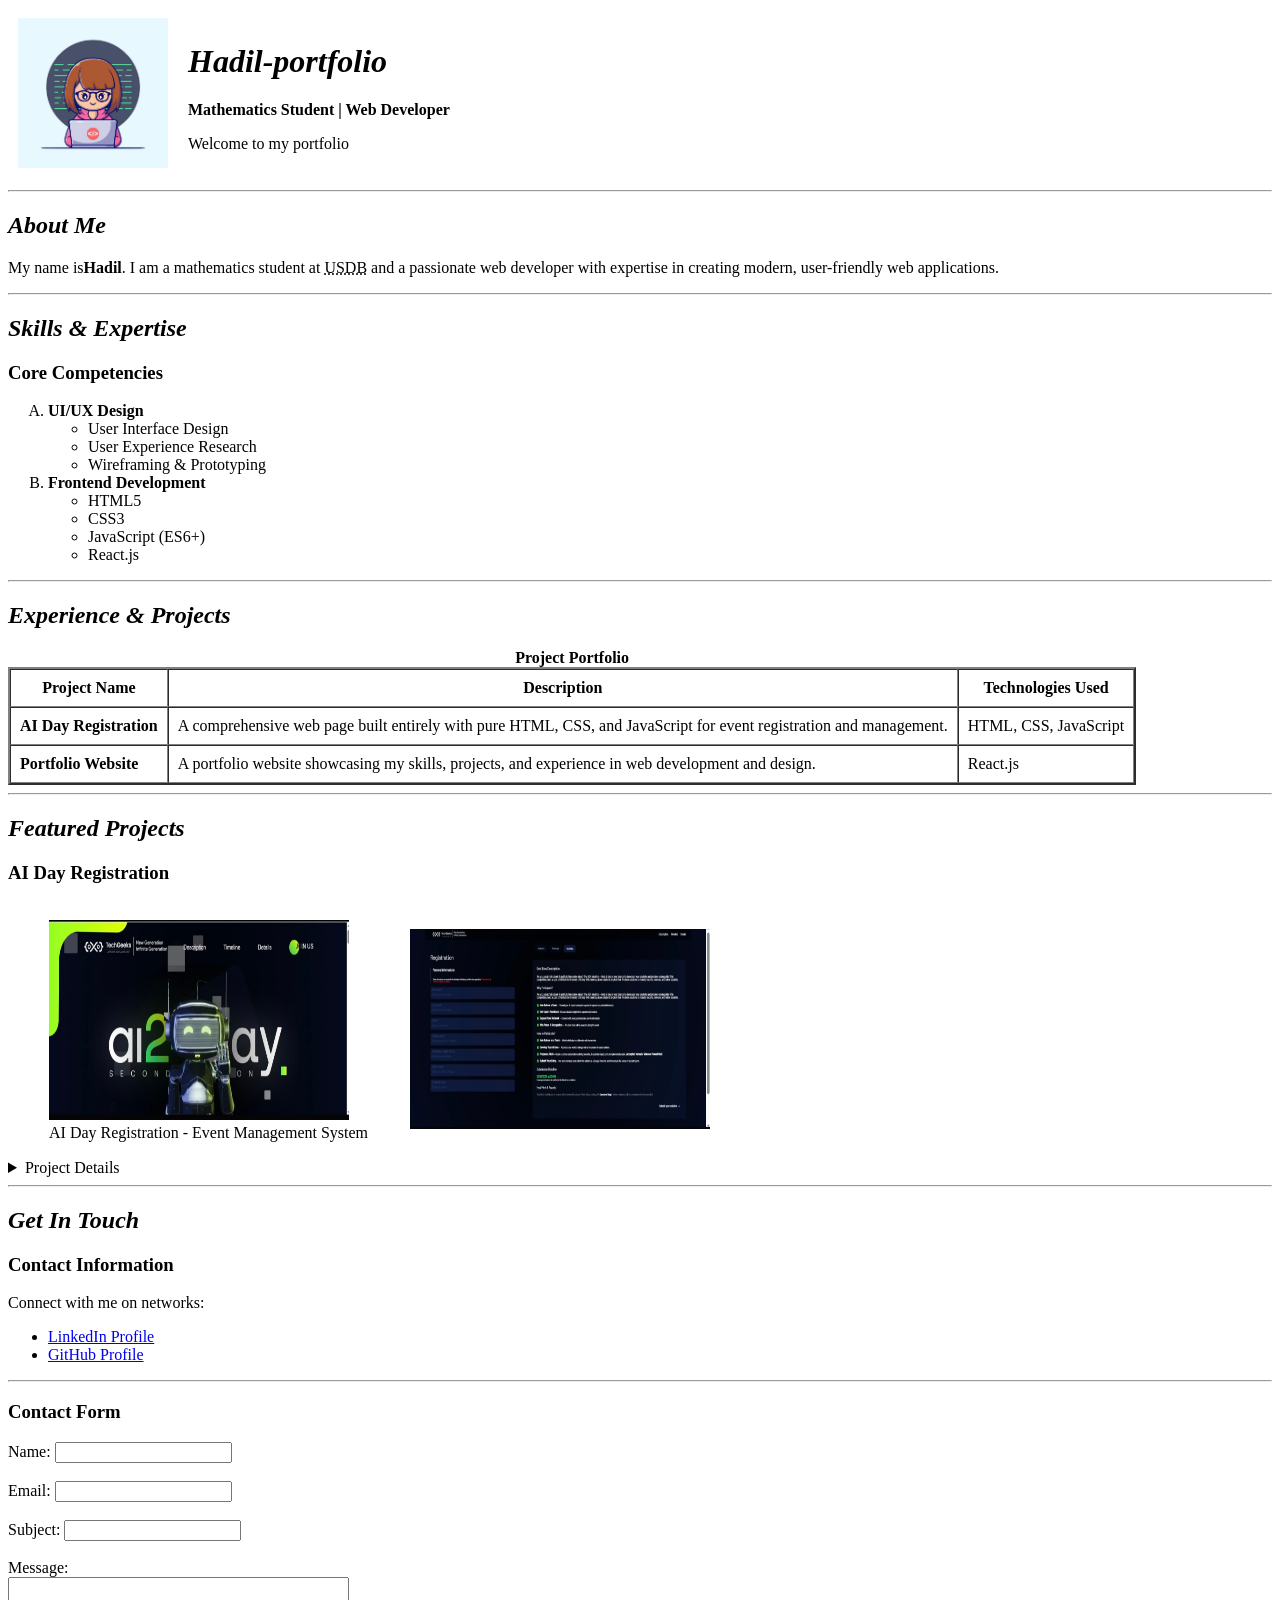
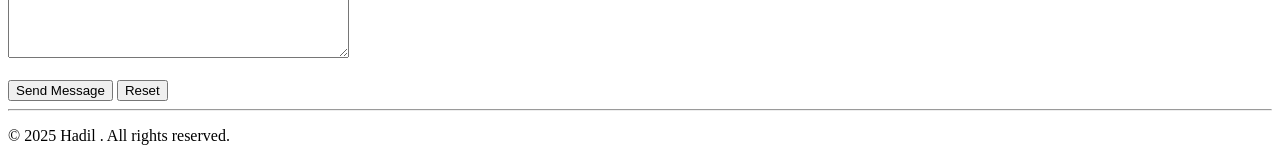
==== index.html @ 20837b3f "2 commit" ====
<!DOCTYPE html>
<html lang="en">
<head>
    <meta charset="UTF-8">
    <meta name="viewport" content="width=device-width, initial-scale=1.0">
    <title>Hadil Rezki - Portfolio </title>
</head>
<body>
    <table border="0" cellpadding="10" cellspacing="0" >
        <tr>
            <td valgin="top">
                <img src="portfolio/images/IMG_7517.jpeg" alt="Hadil Photo" width="150" height="150"> 
            </td>
            <td valgin="top">
                <h1><i>Hadil-portfolio</i></h1>
        
                <p><strong>Mathematics Student | Web Developer </strong></p>
                <p>Welcome to  my portfolio</p>
            </td>
        </tr>
        
    </table>
    <hr>
    <h2><i>About Me</i></h2>
    <p>My name is<strong>Hadil</strong>. I am a mathematics student at <abbr title="University of Science and Technology">USDB</abbr> and a passionate web developer with expertise in creating modern, user-friendly web applications.</p>
    <hr>
            
    <h2><i>Skills & Expertise</i></h2>
            
    <h3>Core Competencies</h3>
    <ol type="A">
        <li><strong>UI/UX Design</strong>
            <ul>
                <li>User Interface Design</li>
                <li>User Experience Research</li>
                <li>Wireframing & Prototyping</li>
            </ul>
        </li>
        <li><strong>Frontend Development</strong>
            <ul>
                <li>HTML5</li>
                <li>CSS3</li>
                <li>JavaScript (ES6+)</li>
                <li>React.js</li>
            </ul>
        </li>
    </ol>
    <hr>

     <h2><i>Experience & Projects</i></h2>
            
    <table border="2" cellpadding="9" cellspacing="0">
        <caption><strong>Project Portfolio</strong></caption>
        <thead>
            <tr>
                <th scope="col">Project Name</th>
                <th scope="col">Description</th>
                <th scope="col">Technologies Used</th>
            </tr>
        </thead>
        <tbody>
            <tr>
                <td><strong>AI Day Registration</strong></td>
                <td>A comprehensive web page built entirely with pure HTML, CSS, and JavaScript for event registration and management.</td>
                <td>HTML, CSS, JavaScript</td>
            </tr>
            <tr>
                <td><strong>Portfolio Website</strong></td>
                <td>A  portfolio website showcasing my skills, projects, and experience in web development and design.</td>
                <td>React.js</td>
            </tr>
        </tbody>
    </table>
    <hr>
           
    <h2><i>Featured Projects</i></h2>
    
            
    <h3>AI Day Registration</h3>
    <table border="0" cellpading="10" cellspacing="0">
        <td valgin=top">
            <figure>
              <img src="portfolio/images/IMG_7509.jpeg" alt="AI Day Registration Project Screenshot" width="300" height="200">
              <figcaption>AI Day Registration - Event Management System</figcaption>
           </figure>
        </td>
        <td valgin="top"> 
            <img src="portfolio/images/IMG_7510.jpeg" alt="ai day" width="300" height="200">
        </td>  
    </table>    
    <details>
        <summary>Project Details</summary>
        <p>This project demonstrates my ability to create functional web applications using core web technologies. The registration system includes form validation, user interface design, and interactive elements built with pure JavaScript.</p>
    </details>

        
        
          
       
    <hr>
    <h2><i>Get In Touch</i></h2>
           
    <h3>Contact Information</h3>
                
    <p>Connect with me on networks:</p>
    <ul>
        <li><a href="https://www.linkedin.com/in/Hadil Rezki" target="_blank" rel="noopener noreferrer">LinkedIn Profile</a></li>
        <li><a href="https://github.com/Hadilrzki" target="_blank" rel="noopener noreferrer">GitHub Profile</a></li>
    </ul>
               
    <hr>
    <h3>Contact Form</h3>
                
                        
    <label for="name">Name:</label>
    <input type="text" id="name" name="name" required><br><br>
                        
    <label for="email">Email:</label>
    <input type="email" id="email" name="email" required><br><br>
                        
   <label for="subject">Subject:</label>
   <input type="text" id="subject" name="subject" required><br><br>
                        
    <label for="message">Message:</label><br>
    <textarea id="message" name="message" rows="5" cols="40" required></textarea><br><br>
                        
    <button type="submit">Send Message</button>
    <button type="reset">Reset</button>
    <hr>
    <p>&copy; <time datetime="2025">2025</time> Hadil . All rights reserved.</p>
    
    
</html>
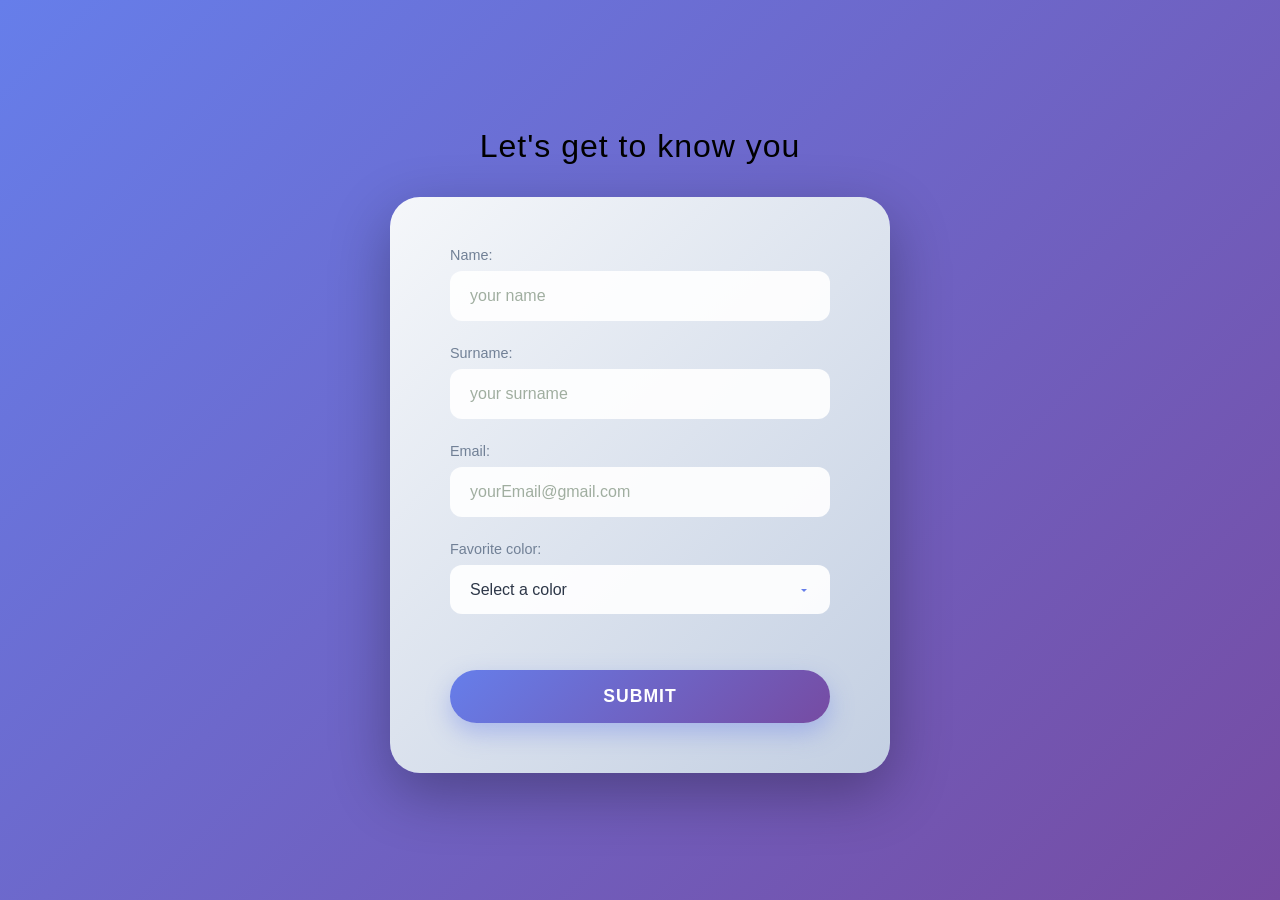
==== commit d5bd3979: "form task" ====
--- a/index.html
+++ b/index.html
@@ -3,131 +3,42 @@
 <head>
     <meta charset="UTF-8">
     <meta name="viewport" content="width=device-width, initial-scale=1.0">
-    <title>Hadil Rezki - Portfolio </title>
+    <title>Personal details form</title>
+    <link rel="stylesheet" href="form/style.css">
 </head>
 <body>
-    <table border="0" cellpadding="10" cellspacing="0" >
-        <tr>
-            <td valgin="top">
-                <img src="portfolio/images/IMG_7517.jpeg" alt="Hadil Photo" width="150" height="150"> 
-            </td>
-            <td valgin="top">
-                <h1><i>Hadil-portfolio</i></h1>
-        
-                <p><strong>Mathematics Student | Web Developer </strong></p>
-                <p>Welcome to  my portfolio</p>
-            </td>
-        </tr>
-        
-    </table>
-    <hr>
-    <h2><i>About Me</i></h2>
-    <p>My name is<strong>Hadil</strong>. I am a mathematics student at <abbr title="University of Science and Technology">USDB</abbr> and a passionate web developer with expertise in creating modern, user-friendly web applications.</p>
-    <hr>
-            
-    <h2><i>Skills & Expertise</i></h2>
-            
-    <h3>Core Competencies</h3>
-    <ol type="A">
-        <li><strong>UI/UX Design</strong>
-            <ul>
-                <li>User Interface Design</li>
-                <li>User Experience Research</li>
-                <li>Wireframing & Prototyping</li>
-            </ul>
-        </li>
-        <li><strong>Frontend Development</strong>
-            <ul>
-                <li>HTML5</li>
-                <li>CSS3</li>
-                <li>JavaScript (ES6+)</li>
-                <li>React.js</li>
-            </ul>
-        </li>
-    </ol>
-    <hr>
-
-     <h2><i>Experience & Projects</i></h2>
-            
-    <table border="2" cellpadding="9" cellspacing="0">
-        <caption><strong>Project Portfolio</strong></caption>
-        <thead>
-            <tr>
-                <th scope="col">Project Name</th>
-                <th scope="col">Description</th>
-                <th scope="col">Technologies Used</th>
-            </tr>
-        </thead>
-        <tbody>
-            <tr>
-                <td><strong>AI Day Registration</strong></td>
-                <td>A comprehensive web page built entirely with pure HTML, CSS, and JavaScript for event registration and management.</td>
-                <td>HTML, CSS, JavaScript</td>
-            </tr>
-            <tr>
-                <td><strong>Portfolio Website</strong></td>
-                <td>A  portfolio website showcasing my skills, projects, and experience in web development and design.</td>
-                <td>React.js</td>
-            </tr>
-        </tbody>
-    </table>
-    <hr>
-           
-    <h2><i>Featured Projects</i></h2>
-    
-            
-    <h3>AI Day Registration</h3>
-    <table border="0" cellpading="10" cellspacing="0">
-        <td valgin=top">
-            <figure>
-              <img src="portfolio/images/IMG_7509.jpeg" alt="AI Day Registration Project Screenshot" width="300" height="200">
-              <figcaption>AI Day Registration - Event Management System</figcaption>
-           </figure>
-        </td>
-        <td valgin="top"> 
-            <img src="portfolio/images/IMG_7510.jpeg" alt="ai day" width="300" height="200">
-        </td>  
-    </table>    
-    <details>
-        <summary>Project Details</summary>
-        <p>This project demonstrates my ability to create functional web applications using core web technologies. The registration system includes form validation, user interface design, and interactive elements built with pure JavaScript.</p>
-    </details>
-
-        
-        
-          
-       
-    <hr>
-    <h2><i>Get In Touch</i></h2>
-           
-    <h3>Contact Information</h3>
+    <h1 class="form-title">Let's get to know you</h1>
+    <div class="form-container">
+        <form id="informationForm">
+            <div class="form-grp">
+                <label for="name">Name:</label>
+                <input type="text" id="name" name="name" placeholder="your name" required>
+            </div>
+            <div class="form-grp">
+                <label for="surname">Surname:</label>
+                <input type="text" id="surname" name="surname" placeholder="your surname" required>
+            </div>
+            <div class="form-grp">
+                <label for="email">Email:</label>
+                <input type="email" name="email" id="email" placeholder="yourEmail@gmail.com" required>
+            </div>
+            <div class="form-grp">
+                <label for="color">Favorite color:</label>
+                <select id="color" name="color" required>
+                    <option value="">Select a color</option>
+                    <option value="Blue" data-color="blue">Blue</option>
+                    <option value="Green" data-color="green">Green</option>
+                    <option value="Orange" data-color="orange">Orange</option>
+                    <option value="Purple" data-color="purple">Purple</option>
+                    <option value="Red" data-color="red">Red</option>
+                    <option value="Yellow" data-color="yellow">Yellow</option>
+                    <option value="Pink" data-color="pink">Pink</option>
+                </select>
+            </div>
+            <button type="submit" class="submit-btn">Submit</button>
                 
-    <p>Connect with me on networks:</p>
-    <ul>
-        <li><a href="https://www.linkedin.com/in/Hadil Rezki" target="_blank" rel="noopener noreferrer">LinkedIn Profile</a></li>
-        <li><a href="https://github.com/Hadilrzki" target="_blank" rel="noopener noreferrer">GitHub Profile</a></li>
-    </ul>
-               
-    <hr>
-    <h3>Contact Form</h3>
-                
-                        
-    <label for="name">Name:</label>
-    <input type="text" id="name" name="name" required><br><br>
-                        
-    <label for="email">Email:</label>
-    <input type="email" id="email" name="email" required><br><br>
-                        
-   <label for="subject">Subject:</label>
-   <input type="text" id="subject" name="subject" required><br><br>
-                        
-    <label for="message">Message:</label><br>
-    <textarea id="message" name="message" rows="5" cols="40" required></textarea><br><br>
-                        
-    <button type="submit">Send Message</button>
-    <button type="reset">Reset</button>
-    <hr>
-    <p>&copy; <time datetime="2025">2025</time> Hadil . All rights reserved.</p>
-    
-    
+        </form>
+    </div>
+    <script src="form/script.js"></script>
+</body>
 </html>
--- a/form/style.css
+++ b/form/style.css
@@ -0,0 +1,141 @@
+* {
+    margin: 0;
+    padding: 0;
+    box-sizing: border-box;
+}
+body {
+    font-family: 'Segoe UI', Tahoma, Geneva, Verdana, sans-serif;
+    background: linear-gradient(135deg, #667eea 0%, #764ba2 100%);
+    min-height: 100vh;
+    display: flex;
+    flex-direction: column;
+    justify-content: center;
+    align-items: center;
+    padding: 20px;
+}
+.form-container {
+    background: linear-gradient(135deg, #f5f7fa 0%, #c3cfe2 100%);
+    border-radius: 30px;
+    padding: 50px 60px;
+    box-shadow: 0 20px 60px rgba(0, 0, 0, 0.3);
+    max-width: 500px;
+    width: 100%;
+}
+.form-title {
+    color: black;
+    font-size:  2rem;
+    font-weight: 300;
+    margin-bottom: 2rem;
+    text-align: center;
+    letter-spacing: 1px;
+}
+
+.form-grp {
+    margin-bottom: 1.5rem;
+}
+
+label {
+    display: block;
+    color: #718096;
+    font-size: 0.9rem;
+    margin-bottom: 0.5rem;
+    font-weight: 500;
+}
+input[type="text"],
+input[type="email"],
+select {
+    width: 100%;
+    padding: 14px 18px;
+    border: 2px solid transparent;
+    border-radius: 12px;
+    background: rgba(255, 255, 255, 0.9);
+    font-size: 1rem;
+    color: #2d3748;
+    transition: all 0.3s ease;
+    outline: none;
+    cursor: pointer;
+}
+
+input[type="text"]:focus,
+input[type="email"]:focus,
+select:focus {
+    border-color: #667eea;
+    background: #ffffff;
+    box-shadow: 0 0 0 3px rgba(102, 126, 234, 0.1);
+}
+input::placeholder {
+    color: #a0aea0;
+}
+select {
+    appearance: none;
+    background-image: url("data:image/svg+xml, %3Csvg xmlns='http://www.w3.org/2000/svg' width='12' height='12' viewBox='0 0 12 12'%3E%3Cpath fill='%23667eea' d='M6 9l-3-3h6z'/%3E%3C/svg%3E");
+    background-repeat: no-repeat;
+    background-position: right 18px center;
+    padding-right: 45px;
+
+}
+select option{
+    padding:  10px;
+    font-weight: 500;
+}
+select option[data-color="blue"]{
+    background-color: #667eea;
+    color: white;
+}
+select option[data-color="purple"]{
+    background-color: #764ba2;
+    color: white;
+}
+select option[data-color="green"]{
+    background-color: #4ce06e;
+    color: white;
+}
+select option[data-color="orange"]{
+    background-color: #f7971e;
+    color: white;
+}
+select option[data-color="red"]{
+    background-color: #e43a15;
+    color: white;
+}
+select option[data-color="pink"]{
+    background-color: #ff6a88;
+    color: white;
+}
+select option[data-color="yellow"]{
+    background-color: #f9d423;
+    color: white;
+}
+.submit-btn {
+    width: 100%;
+    padding:  16px;
+    background: linear-gradient(135deg, #667eea 0%, #764ba2 100%);
+    color: white ;
+    border:  none;
+    border-radius: 50px;
+    font-size:  1.1rem;
+    font-weight: 600;
+    cursor: pointer;
+    margin-top: 2rem;
+    text-transform: uppercase;
+    letter-spacing: 1px;
+    transition: all 0.3s ease;
+    box-shadow: 0 10px 25px rgba(102,126, 234, 0.4 );
+}
+
+.submit-btn:hover {
+    transform: translateY(-2px);
+    box-shadow: 0 15px 35px rgba(102, 126, 234,0.5);
+}
+.submit-btn:active {
+    transform: translateY(0);
+}
+
+@media (max-width: 600px) {
+    .form-container {
+        padding: 30px 20px;
+    }
+    .form-title {
+        font-size: 1.5rem;
+    }
+}
